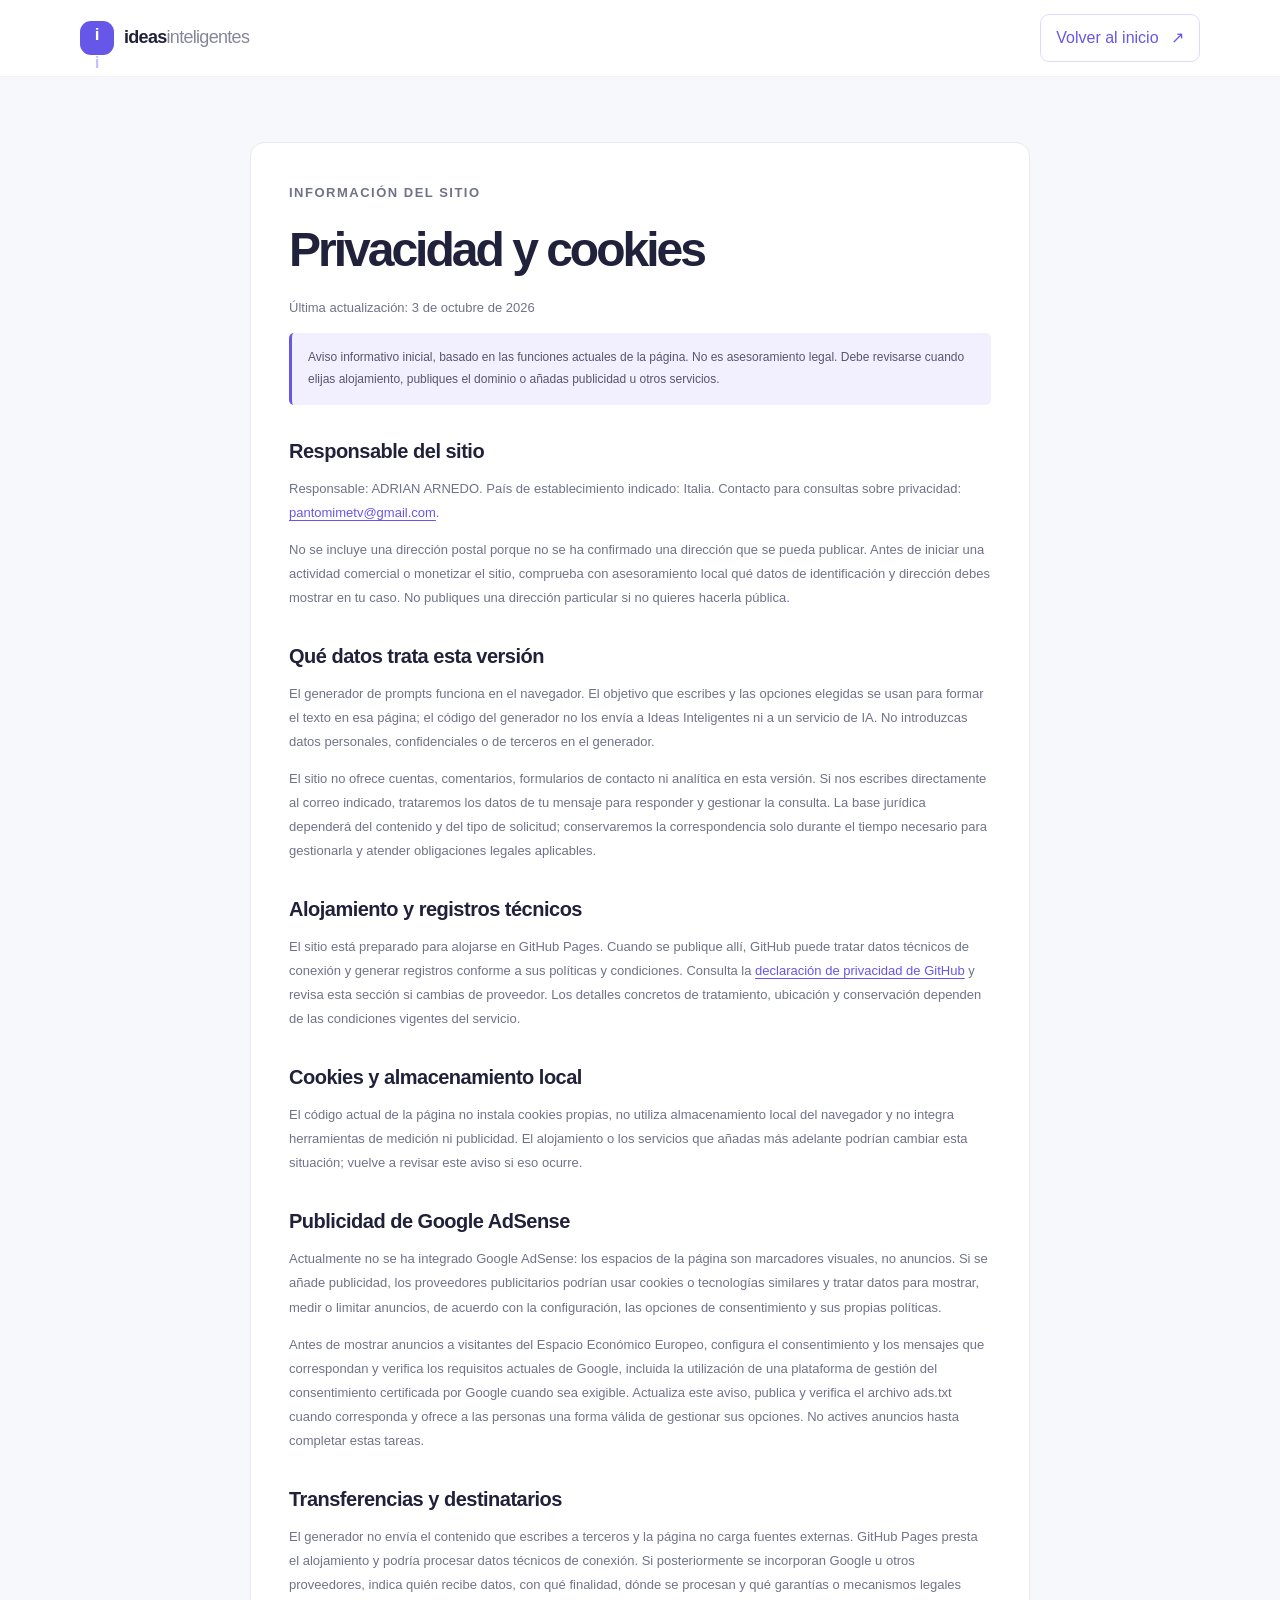
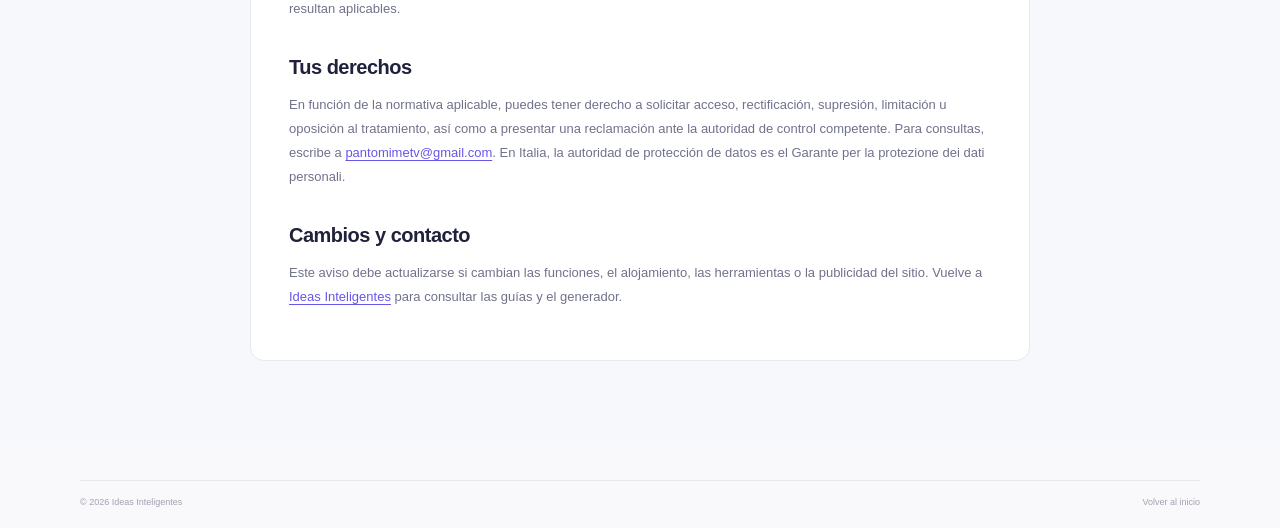
==== privacy.html @ f8ae7b23 "Publicar sitio inicial de Ideas Inteligentes" ====
<!doctype html>
<html lang="es">
  <head>
    <meta charset="utf-8">
    <meta name="viewport" content="width=device-width, initial-scale=1">
    <meta name="description" content="Información de privacidad y tratamiento de datos de Ideas Inteligentes.">
    <title>Privacidad — Ideas Inteligentes</title>
    <link rel="stylesheet" href="styles.css">
    <style>
      .policy-page { min-height: 70vh; padding: 65px 0 80px; background: var(--soft); }
      .policy-content { max-width: 780px; padding: 38px; background: #fff; border: 1px solid var(--line); border-radius: 14px; }
      .policy-content h1 { margin: 10px 0 20px; font-size: clamp(34px, 5vw, 48px); }
      .policy-content h2 { margin: 30px 0 9px; font-size: 20px; letter-spacing: -.5px; }
      .policy-content p, .policy-content li { color: var(--muted); font-size: 13px; line-height: 1.85; }
      .policy-content a { color: var(--purple); text-decoration: underline; text-underline-offset: 3px; }
      .policy-alert { padding: 14px 16px; color: #58546f; background: #f2f0ff; border-left: 3px solid var(--purple); border-radius: 5px; font-size: 12px; line-height: 1.8; }
      @media (max-width: 680px) { .policy-page { padding: 35px 0 55px; } .policy-content { padding: 23px 19px; } }
    </style>
  </head>
  <body>
    <a class="skip-link" href="#contenido">Saltar al contenido</a>
    <header class="site-header">
      <div class="container header-inner">
        <a class="brand" href="index.html" aria-label="Ideas Inteligentes, inicio">
          <span class="brand-mark" aria-hidden="true">i<span>i</span></span>
          <span>ideas<span class="brand-light">inteligentes</span></span>
        </a>
        <a class="nav-cta" href="index.html">Volver al inicio <span aria-hidden="true">↗</span></a>
      </div>
    </header>
    <main class="policy-page" id="contenido">
      <article class="container policy-content">
        <p class="eyebrow">INFORMACIÓN DEL SITIO</p>
        <h1>Privacidad y cookies</h1>
        <p>Última actualización: 3 de octubre de 2026</p>
        <div class="policy-alert">
          Aviso informativo inicial, basado en las funciones actuales de la página. No es asesoramiento legal. Debe revisarse cuando elijas alojamiento, publiques el dominio o añadas publicidad u otros servicios.
        </div>

        <h2>Responsable del sitio</h2>
        <p>Responsable: ADRIAN ARNEDO. País de establecimiento indicado: Italia. Contacto para consultas sobre privacidad: <a href="mailto:pantomimetv@gmail.com">pantomimetv@gmail.com</a>.</p>
        <p>No se incluye una dirección postal porque no se ha confirmado una dirección que se pueda publicar. Antes de iniciar una actividad comercial o monetizar el sitio, comprueba con asesoramiento local qué datos de identificación y dirección debes mostrar en tu caso. No publiques una dirección particular si no quieres hacerla pública.</p>

        <h2>Qué datos trata esta versión</h2>
        <p>El generador de prompts funciona en el navegador. El objetivo que escribes y las opciones elegidas se usan para formar el texto en esa página; el código del generador no los envía a Ideas Inteligentes ni a un servicio de IA. No introduzcas datos personales, confidenciales o de terceros en el generador.</p>
        <p>El sitio no ofrece cuentas, comentarios, formularios de contacto ni analítica en esta versión. Si nos escribes directamente al correo indicado, trataremos los datos de tu mensaje para responder y gestionar la consulta. La base jurídica dependerá del contenido y del tipo de solicitud; conservaremos la correspondencia solo durante el tiempo necesario para gestionarla y atender obligaciones legales aplicables.</p>

        <h2>Alojamiento y registros técnicos</h2>
        <p>El sitio está preparado para alojarse en GitHub Pages. Cuando se publique allí, GitHub puede tratar datos técnicos de conexión y generar registros conforme a sus políticas y condiciones. Consulta la <a href="https://docs.github.com/en/site-policy/privacy-policies/github-privacy-statement">declaración de privacidad de GitHub</a> y revisa esta sección si cambias de proveedor. Los detalles concretos de tratamiento, ubicación y conservación dependen de las condiciones vigentes del servicio.</p>

        <h2>Cookies y almacenamiento local</h2>
        <p>El código actual de la página no instala cookies propias, no utiliza almacenamiento local del navegador y no integra herramientas de medición ni publicidad. El alojamiento o los servicios que añadas más adelante podrían cambiar esta situación; vuelve a revisar este aviso si eso ocurre.</p>

        <h2>Publicidad de Google AdSense</h2>
        <p>Actualmente no se ha integrado Google AdSense: los espacios de la página son marcadores visuales, no anuncios. Si se añade publicidad, los proveedores publicitarios podrían usar cookies o tecnologías similares y tratar datos para mostrar, medir o limitar anuncios, de acuerdo con la configuración, las opciones de consentimiento y sus propias políticas.</p>
        <p>Antes de mostrar anuncios a visitantes del Espacio Económico Europeo, configura el consentimiento y los mensajes que correspondan y verifica los requisitos actuales de Google, incluida la utilización de una plataforma de gestión del consentimiento certificada por Google cuando sea exigible. Actualiza este aviso, publica y verifica el archivo ads.txt cuando corresponda y ofrece a las personas una forma válida de gestionar sus opciones. No actives anuncios hasta completar estas tareas.</p>

        <h2>Transferencias y destinatarios</h2>
        <p>El generador no envía el contenido que escribes a terceros y la página no carga fuentes externas. GitHub Pages presta el alojamiento y podría procesar datos técnicos de conexión. Si posteriormente se incorporan Google u otros proveedores, indica quién recibe datos, con qué finalidad, dónde se procesan y qué garantías o mecanismos legales resultan aplicables.</p>

        <h2>Tus derechos</h2>
        <p>En función de la normativa aplicable, puedes tener derecho a solicitar acceso, rectificación, supresión, limitación u oposición al tratamiento, así como a presentar una reclamación ante la autoridad de control competente. Para consultas, escribe a <a href="mailto:pantomimetv@gmail.com">pantomimetv@gmail.com</a>. En Italia, la autoridad de protección de datos es el Garante per la protezione dei dati personali.</p>

        <h2>Cambios y contacto</h2>
        <p>Este aviso debe actualizarse si cambian las funciones, el alojamiento, las herramientas o la publicidad del sitio. Vuelve a <a href="index.html">Ideas Inteligentes</a> para consultar las guías y el generador.</p>
      </article>
    </main>
    <footer class="site-footer">
      <div class="container footer-bottom">
        <span>© <span id="current-year"></span> Ideas Inteligentes</span>
        <a href="index.html">Volver al inicio</a>
      </div>
    </footer>
    <script src="script.js"></script>
  </body>
</html>
---- styles.css ----
:root {
  color-scheme: light;
  --ink: #20213a;
  --muted: #70728a;
  --purple: #6657e8;
  --purple-dark: #5041cf;
  --lavender: #eeecff;
  --line: #e9e9f0;
  --paper: #ffffff;
  --soft: #f7f8fc;
  --font-body: "Segoe UI", Arial, sans-serif;
  --font-heading: "Segoe UI", Arial, sans-serif;
}

* { box-sizing: border-box; }
html { scroll-behavior: smooth; scroll-padding-top: 84px; }
body { margin: 0; color: var(--ink); background: var(--paper); font-family: var(--font-body); font-size: 16px; line-height: 1.65; }
a { color: inherit; text-decoration: none; }
button, textarea, select { font: inherit; }
button, a, summary { -webkit-tap-highlight-color: transparent; }
.container { width: min(1120px, calc(100% - 48px)); margin-inline: auto; }
.sr-only { position: absolute; width: 1px; height: 1px; padding: 0; margin: -1px; overflow: hidden; clip: rect(0, 0, 0, 0); white-space: nowrap; border: 0; }
.skip-link { position: fixed; z-index: 20; top: 12px; left: 12px; padding: 10px 15px; transform: translateY(-150%); color: #fff; background: var(--ink); border-radius: 8px; }
.skip-link:focus { transform: translateY(0); }

.site-header { position: sticky; z-index: 10; top: 0; background: rgb(255 255 255 / 94%); border-bottom: 1px solid rgb(32 33 58 / 6%); backdrop-filter: blur(14px); }
.header-inner { display: flex; height: 76px; align-items: center; justify-content: space-between; }
.brand { display: inline-flex; align-items: center; gap: 10px; font-family: var(--font-heading); font-size: 18px; font-weight: 800; letter-spacing: -.7px; }
.brand-mark { display: grid; width: 34px; height: 34px; place-items: center; color: #fff; background: var(--purple); border-radius: 11px; font-size: 17px; letter-spacing: -4px; padding-right: 4px; }
.brand-mark span { color: #c5c0ff; }
.brand-light { color: #85869a; font-weight: 500; }
.main-nav { display: flex; align-items: center; gap: 34px; color: #5e6076; font-size: 13px; font-weight: 600; }
.main-nav a:not(.nav-cta):hover, .footer-links a:hover { color: var(--purple); }
.nav-cta { padding: 10px 15px; color: var(--purple); border: 1px solid #dddaff; border-radius: 9px; }
.nav-cta span { padding-left: 8px; }
.menu-toggle { display: none; }

.hero { overflow: hidden; background: radial-gradient(ellipse at 79% 35%, #f0efff 0, rgb(247 248 252 / 0%) 40%), var(--soft); }
.hero-grid { display: grid; min-height: 550px; grid-template-columns: 1.02fr .98fr; align-items: center; gap: 42px; padding-top: 48px; padding-bottom: 30px; }
.eyebrow { margin: 0 0 18px; color: var(--purple); font-size: 10px; font-weight: 700; letter-spacing: 1.5px; }
.eyebrow-dot { display: inline-block; width: 7px; height: 7px; margin-right: 7px; background: #8c81ff; border-radius: 50%; vertical-align: 1px; }
h1, h2, h3, h4, p { margin-top: 0; }
h1, h2, h3 { font-family: var(--font-heading); }
h1 { max-width: 590px; margin-bottom: 19px; font-size: clamp(41px, 5.1vw, 62px); font-weight: 800; line-height: 1.11; letter-spacing: -3px; }
h1 span, h2 span { color: var(--purple); }
.hero-description { max-width: 510px; margin-bottom: 25px; color: var(--muted); font-size: 16px; line-height: 1.8; }
.hero-actions { display: flex; align-items: center; gap: 25px; }
.button { display: inline-flex; min-height: 48px; align-items: center; justify-content: center; gap: 15px; padding: 0 20px; border: 0; border-radius: 9px; cursor: pointer; font-size: 13px; font-weight: 700; transition: transform .2s, background .2s, box-shadow .2s; }
.button:hover { transform: translateY(-2px); }
.button-primary { color: #fff; background: var(--purple); box-shadow: 0 8px 18px rgb(102 87 232 / 18%); }
.button-primary:hover { background: var(--purple-dark); box-shadow: 0 10px 24px rgb(102 87 232 / 25%); }
.text-link { color: #55566d; font-size: 13px; font-weight: 700; }
.text-link span { margin-left: 8px; color: var(--purple); }
.hero-note { display: flex; align-items: center; gap: 10px; margin-top: 35px; color: #77798f; font-size: 11px; }
.note-icon { display: grid; width: 25px; height: 25px; place-items: center; color: var(--purple); background: #eceaff; border-radius: 50%; font-size: 13px; }
.hero-art { position: relative; display: grid; min-height: 405px; place-items: center; }
.orbit { position: absolute; border: 1px solid #dfddfa; border-radius: 50%; }
.orbit-one { width: 390px; height: 390px; }
.orbit-two { width: 310px; height: 310px; border-style: dashed; border-color: #dedcf4; }
.chat-card { position: relative; z-index: 1; width: min(370px, 84%); padding: 19px; background: #fff; border: 1px solid #efeff6; border-radius: 17px; box-shadow: 0 25px 70px rgb(53 50 108 / 12%); transform: rotate(-2deg); }
.chat-top { display: flex; align-items: center; gap: 10px; padding-bottom: 15px; border-bottom: 1px solid #f0eff6; }
.chat-avatar { display: grid; width: 34px; height: 34px; place-items: center; color: #fff; background: var(--purple); border-radius: 11px; font-family: var(--font-heading); font-weight: 800; }
.chat-top strong, .chat-top small { display: block; }
.chat-top strong { font-size: 11px; }
.chat-top small { color: #9999a8; font-size: 9px; }
.status-dot { width: 7px; height: 7px; margin-left: auto; background: #71c9a2; border-radius: 50%; }
.chat-message { max-width: 88%; margin: 18px 0 11px auto; padding: 11px 13px; color: #4d4d68; background: #f2f0ff; border-radius: 11px 11px 2px 11px; font-size: 11px; line-height: 1.6; }
.chat-reply { display: flex; gap: 9px; padding: 11px 12px; background: #fafafd; border-radius: 2px 11px 11px; }
.reply-icon { color: var(--purple); font-size: 15px; }
.chat-reply p { margin: 0; color: #67687d; font-size: 10px; line-height: 1.65; }
.chat-prompt { margin-top: 14px; color: #aaaaba; font-size: 9px; }
.chat-prompt span { float: right; color: #ffb854; }
.spark { position: absolute; z-index: 2; color: #ffb85c; }
.spark-one { top: 63px; right: 80px; font-size: 25px; }
.spark-two { bottom: 79px; left: 55px; color: #a59cff; font-size: 22px; }
.float-tag { position: absolute; z-index: 2; padding: 9px 13px; color: #55566d; background: #fff; border: 1px solid #f0eff6; border-radius: 9px; box-shadow: 0 9px 22px rgb(50 49 95 / 8%); font-size: 10px; font-weight: 600; }
.float-tag span { margin-right: 5px; color: var(--purple); }
.tag-top { top: 50px; left: 6px; transform: rotate(-5deg); }
.tag-bottom { right: 7px; bottom: 45px; transform: rotate(4deg); }
.hero-bottom { display: flex; align-items: center; gap: 26px; padding-top: 17px; padding-bottom: 20px; border-top: 1px solid #e8e8f0; color: #9293a4; font-size: 9px; font-weight: 700; letter-spacing: .8px; }
.topic-list { display: flex; align-items: center; gap: 13px; color: #73758a; font-size: 10px; font-weight: 500; letter-spacing: 0; }
.topic-list i { width: 3px; height: 3px; background: #b6b5c7; border-radius: 50%; }

.ad-section { padding: 25px 0; background: #fff; }
.ad-placeholder { display: flex; min-height: 76px; align-items: center; justify-content: center; gap: 12px; padding: 15px; color: #a1a2b0; background: #fbfbfd; border: 1px dashed #e2e2eb; border-radius: 7px; font-size: 10px; }
.ad-label { align-self: flex-start; color: #b5b5c2; font-size: 8px; letter-spacing: 1px; }
.section { padding: 94px 0; }
.section-heading { display: flex; align-items: end; justify-content: space-between; gap: 30px; margin-bottom: 38px; }
.section-heading h2, .article-heading h2, .faq-layout h2 { margin: 0; font-size: clamp(34px, 4vw, 44px); line-height: 1.2; letter-spacing: -1.8px; }
.section-heading .eyebrow, .article-heading .eyebrow, .faq-layout .eyebrow { margin-bottom: 12px; }
.section-intro { max-width: 340px; margin: 0 0 3px; color: var(--muted); font-size: 13px; line-height: 1.8; }
.guide-grid { display: grid; grid-template-columns: repeat(3, 1fr); gap: 22px; }
.guide-card { overflow: hidden; border: 1px solid #edecf3; border-radius: 13px; transition: transform .2s, box-shadow .2s; }
.guide-card:hover { transform: translateY(-5px); box-shadow: 0 18px 36px rgb(35 35 70 / 8%); }
.card-visual { position: relative; display: grid; height: 185px; place-items: center; overflow: hidden; }
.visual-purple { background: #efedff; }
.visual-green { background: #e9f6ef; }
.visual-orange { background: #fff2e5; }
.visual-label { position: absolute; top: 15px; left: 17px; color: #8783ad; font-size: 8px; font-weight: 700; letter-spacing: 1px; }
.visual-number { position: absolute; right: 16px; bottom: 7px; color: rgb(82 75 156 / 13%); font-family: var(--font-heading); font-size: 40px; font-weight: 800; }
.prompt-visual { position: relative; display: flex; width: 170px; flex-direction: column; gap: 10px; padding: 19px; background: #fff; border: 1px solid #e6e3fd; border-radius: 11px; box-shadow: 0 12px 25px rgb(79 70 150 / 9%); transform: rotate(-5deg); }
.prompt-line { width: 100%; height: 6px; background: #e9e7f8; border-radius: 5px; }
.prompt-line.line-short { width: 58%; background: #c7c1ff; }
.prompt-line.line-mid { width: 77%; }
.prompt-spark { position: absolute; right: 13px; bottom: 12px; color: var(--purple); }
.visual-calendar { display: grid; width: 135px; grid-template-columns: 9px 1fr; align-items: center; gap: 10px 9px; padding: 17px; background: #fff; border-radius: 12px; box-shadow: 0 12px 25px rgb(45 115 74 / 9%); transform: rotate(4deg); }
.calendar-dot { width: 7px; height: 7px; background: #7db99a; border-radius: 50%; }
.calendar-line { width: 72px; height: 5px; background: #e0efe6; border-radius: 5px; }
.calendar-line-short { width: 50px; }
.calendar-spark { position: absolute; right: 12px; top: 10px; color: #e7af4c; }
.visual-orb { position: relative; display: grid; width: 112px; height: 112px; place-items: center; color: #fff; background: linear-gradient(140deg, #ffc788, #fa9f5e); border: 9px solid rgb(255 255 255 / 58%); border-radius: 50%; box-shadow: 0 12px 27px rgb(224 137 69 / 20%); }
.visual-orb span { font-family: var(--font-heading); font-size: 29px; font-weight: 800; letter-spacing: -2px; }
.visual-orb i { position: absolute; top: 0; right: -20px; color: #e5994e; font-size: 23px; font-style: normal; }
.card-content { padding: 20px 20px 21px; }
.card-category, .article-kicker { color: #9797a8; font-size: 8px; font-weight: 700; letter-spacing: .8px; }
.card-content h3 { min-height: 54px; margin: 10px 0 7px; font-size: 17px; line-height: 1.5; letter-spacing: -.35px; }
.card-content p { min-height: 62px; margin-bottom: 15px; color: var(--muted); font-size: 11px; line-height: 1.8; }
.card-link { color: var(--purple); font-size: 11px; font-weight: 700; }
.card-link span { padding-left: 5px; }

.prompt-section { color: #fff; background: #272642; }
.prompt-layout { display: grid; grid-template-columns: .86fr 1.14fr; align-items: center; gap: 75px; }
.eyebrow-light { color: #a49cff; }
.prompt-copy h2, .start-inner h2 { margin-bottom: 17px; font-size: clamp(36px, 4.2vw, 48px); line-height: 1.2; letter-spacing: -2px; }
.prompt-copy h2 span, .start-inner h2 span { color: #a79eff; }
.prompt-copy > p:not(.eyebrow) { max-width: 410px; margin-bottom: 23px; color: #c4c3d4; font-size: 13px; line-height: 1.9; }
.prompt-benefit { margin-top: 9px; color: #d8d7e4; font-size: 11px; }
.prompt-benefit span { margin-right: 8px; color: #9d95ff; }
.prompt-tool { padding: 27px; color: var(--ink); background: #fff; border-radius: 14px; box-shadow: 0 20px 55px rgb(0 0 0 / 20%); }
.tool-heading { display: flex; align-items: center; gap: 12px; margin-bottom: 22px; }
.tool-icon { display: grid; width: 37px; height: 37px; place-items: center; color: var(--purple); background: #efedff; border-radius: 11px; font-size: 17px; }
.tool-heading strong, .tool-heading small { display: block; }
.tool-heading strong { font-family: var(--font-heading); font-size: 14px; }
.tool-heading small { color: #9a9aaa; font-size: 10px; }
.prompt-tool label { display: block; margin-bottom: 7px; color: #55566d; font-size: 10px; font-weight: 700; }
.prompt-tool textarea, .prompt-tool select { width: 100%; color: #46475e; background: #fbfbfd; border: 1px solid #e8e8f0; border-radius: 7px; outline: none; font-size: 11px; }
.prompt-tool textarea { min-height: 80px; resize: vertical; padding: 11px; }
.prompt-tool textarea::placeholder { color: #b1b1bf; }
.prompt-tool textarea:focus, .prompt-tool select:focus { border-color: #9890f3; box-shadow: 0 0 0 3px rgb(102 87 232 / 10%); }
.field-row { display: grid; grid-template-columns: 1fr 1fr; gap: 13px; margin: 14px 0 18px; }
.prompt-tool select { height: 39px; padding: 0 10px; }
.generate-button { width: 100%; min-height: 44px; font-size: 11px; }
.result-box { margin-top: 15px; padding: 14px; background: #f7f6ff; border: 1px solid #e9e6ff; border-radius: 8px; }
.result-heading { display: flex; align-items: center; justify-content: space-between; gap: 10px; color: #48465e; font-size: 11px; }
.copy-button { padding: 6px 9px; color: var(--purple); background: #fff; border: 1px solid #dfdcff; border-radius: 6px; cursor: pointer; font-size: 10px; font-weight: 700; }
.result-box p { margin: 10px 0 0; color: #65647a; font-size: 11px; line-height: 1.8; white-space: pre-wrap; }
.copy-feedback { display: block; min-height: 16px; margin-top: 4px; color: #37785b; font-size: 10px; }
.tool-disclaimer { margin: 12px 0 0; color: #9999a9; font-size: 9px; line-height: 1.6; }

.article-section { background: var(--soft); }
.article-wrap { max-width: 870px; }
.article-heading { margin-bottom: 44px; text-align: center; }
.article-heading h2 { margin-bottom: 9px; }
.article-heading > p:last-child { margin: 0; color: var(--muted); font-size: 12px; }
.guide-article { display: grid; grid-template-columns: 56px 1fr; gap: 25px; padding: 30px 0; border-top: 1px solid #e6e7ee; scroll-margin-top: 100px; }
.article-number { display: grid; width: 42px; height: 42px; place-items: center; color: var(--purple); background: #eeecff; border-radius: 12px; font-family: var(--font-heading); font-size: 13px; font-weight: 800; }
.guide-article .article-kicker { display: block; margin-bottom: 6px; }
.guide-article h3 { margin: 0 0 12px; font-size: 23px; letter-spacing: -.7px; }
.guide-article h4 { margin: 22px 0 6px; font-family: var(--font-heading); font-size: 15px; }
.guide-article p, .guide-article li { color: #6e7085; font-size: 12px; line-height: 1.9; }
.guide-article p { margin-bottom: 12px; }
.guide-article ul, .guide-article ol { padding-left: 19px; margin: 10px 0 14px; }
.guide-article li { padding-left: 3px; margin-bottom: 5px; }
.guide-article strong { color: #45465c; }
.article-cta { display: inline-flex; gap: 8px; align-items: center; margin-top: 4px; color: var(--purple); font-size: 11px; font-weight: 700; }

.faq-section { padding: 85px 0; }
.faq-layout { display: grid; grid-template-columns: .85fr 1.15fr; gap: 80px; }
.faq-layout h2 { font-size: 36px; }
.faq-list details { padding: 18px 0; border-bottom: 1px solid var(--line); }
.faq-list details:first-child { padding-top: 0; }
.faq-list summary { display: flex; align-items: center; justify-content: space-between; gap: 15px; cursor: pointer; list-style: none; font-family: var(--font-heading); font-size: 13px; font-weight: 700; }
.faq-list summary::-webkit-details-marker { display: none; }
.faq-list summary span { color: var(--purple); font-size: 19px; font-weight: 400; transition: transform .2s; }
.faq-list details[open] summary span { transform: rotate(45deg); }
.faq-list details p { max-width: 550px; margin: 11px 30px 0 0; color: var(--muted); font-size: 11px; line-height: 1.8; }

.start-section { overflow: hidden; padding: 67px 0 74px; color: #fff; background: linear-gradient(120deg, #5c4ed9, #786aec); text-align: center; }
.start-inner { position: relative; }
.start-inner .eyebrow { margin-bottom: 12px; }
.start-inner h2 { margin-bottom: 22px; font-size: clamp(32px, 4vw, 43px); }
.start-inner h2 span { color: #d0ccff; }
.button-white { color: #5546d0; background: #fff; box-shadow: 0 9px 20px rgb(40 31 117 / 16%); }
.button-white:hover { background: #f6f5ff; }
.start-star { position: absolute; top: -24px; right: 10%; color: rgb(255 255 255 / 20%); font-size: 69px; }

.site-footer { padding: 39px 0 18px; background: #f9f9fc; }
.footer-main { display: flex; align-items: center; justify-content: space-between; gap: 30px; padding-bottom: 28px; }
.footer-brand { font-size: 16px; }
.footer-brand .brand-mark { width: 30px; height: 30px; font-size: 15px; }
.footer-main > div:first-child p { margin: 9px 0 0; color: #85869a; font-size: 10px; }
.footer-links { display: flex; flex-wrap: wrap; gap: 23px; color: #737489; font-size: 10px; }
.footer-bottom { display: flex; justify-content: space-between; gap: 20px; padding-top: 14px; color: #a0a1af; border-top: 1px solid #e8e8ef; font-size: 9px; }

@media (max-width: 850px) {
  .main-nav { gap: 19px; }
  .hero-grid { gap: 20px; }
  .hero-art { transform: scale(.88); }
  .prompt-layout { gap: 36px; }
  .faq-layout { gap: 45px; }
}
@media (max-width: 680px) {
  .container { width: min(100% - 36px, 480px); }
  .header-inner { height: 66px; }
  .menu-toggle { display: flex; width: 40px; height: 40px; flex-direction: column; align-items: center; justify-content: center; gap: 5px; background: #f3f2ff; border: 0; border-radius: 9px; cursor: pointer; }
  .menu-toggle span:not(.sr-only) { display: block; width: 17px; height: 2px; background: var(--purple); border-radius: 2px; }
  .main-nav { position: absolute; top: 65px; right: 0; left: 0; display: none; align-items: stretch; gap: 0; padding: 9px 18px 17px; background: #fff; border-bottom: 1px solid var(--line); box-shadow: 0 14px 18px rgb(30 30 60 / 5%); }
  .main-nav.is-open { display: flex; flex-direction: column; }
  .main-nav a { padding: 11px 3px; }
  .main-nav .nav-cta { margin-top: 7px; padding-left: 12px; }
  .hero-grid { min-height: auto; grid-template-columns: 1fr; gap: 0; padding-top: 56px; }
  .hero-copy { text-align: center; }
  .hero-copy .eyebrow { font-size: 8px; }
  h1 { font-size: clamp(41px, 11vw, 54px); letter-spacing: -2.5px; }
  .hero-description { margin-right: auto; margin-left: auto; font-size: 14px; }
  .hero-actions { justify-content: center; gap: 18px; }
  .hero-note { justify-content: center; margin-top: 23px; font-size: 9px; }
  .hero-art { min-height: 345px; margin-top: 3px; transform: scale(.82); }
  .orbit-one { width: 330px; height: 330px; }
  .orbit-two { width: 260px; height: 260px; }
  .tag-top { left: 0; }
  .tag-bottom { right: 0; }
  .hero-bottom { flex-direction: column; gap: 8px; padding-top: 15px; font-size: 8px; }
  .topic-list { font-size: 9px; }
  .ad-placeholder { gap: 6px; font-size: 8px; }
  .ad-label { font-size: 7px; }
  .section { padding: 66px 0; }
  .section-heading { display: block; margin-bottom: 26px; }
  .section-heading h2, .article-heading h2 { font-size: 35px; }
  .section-intro { margin-top: 14px; font-size: 12px; }
  .guide-grid { grid-template-columns: 1fr; gap: 15px; }
  .guide-card { display: grid; grid-template-columns: 38% 62%; }
  .card-visual { height: 100%; min-height: 190px; }
  .visual-label { top: 12px; left: 9px; font-size: 6px; }
  .prompt-visual { width: 110px; gap: 7px; padding: 13px; }
  .prompt-line { height: 5px; }
  .visual-calendar { width: 100px; gap: 8px 6px; padding: 14px 9px; }
  .calendar-line { width: 54px; }
  .calendar-line-short { width: 39px; }
  .visual-orb { width: 88px; height: 88px; }
  .visual-orb span { font-size: 23px; }
  .card-content { padding: 17px 13px; }
  .card-content h3 { min-height: 0; margin: 8px 0 6px; font-size: 14px; line-height: 1.4; }
  .card-content p { min-height: 0; margin-bottom: 10px; font-size: 10px; }
  .card-category { font-size: 7px; }
  .card-link { font-size: 9px; }
  .prompt-layout { grid-template-columns: 1fr; gap: 28px; }
  .prompt-copy { text-align: center; }
  .prompt-copy h2 { font-size: 38px; }
  .prompt-copy > p:not(.eyebrow) { margin-right: auto; margin-left: auto; font-size: 12px; }
  .prompt-benefit { text-align: left; }
  .prompt-tool { padding: 20px 17px; }
  .field-row { gap: 9px; }
  .prompt-tool select { font-size: 10px; }
  .guide-article { grid-template-columns: 37px 1fr; gap: 13px; padding: 24px 0; }
  .article-number { width: 34px; height: 34px; border-radius: 9px; font-size: 11px; }
  .guide-article h3 { font-size: 19px; }
  .guide-article p, .guide-article li { font-size: 11px; }
  .faq-section { padding: 65px 0; }
  .faq-layout { grid-template-columns: 1fr; gap: 28px; }
  .faq-layout h2 { font-size: 34px; }
  .faq-list summary { font-size: 12px; }
  .start-section { padding: 56px 0; }
  .start-inner h2 { font-size: 34px; }
  .start-star { right: 0; font-size: 52px; }
  .footer-main { align-items: flex-start; flex-direction: column; }
  .footer-links { gap: 12px 20px; }
  .footer-bottom { flex-direction: column; gap: 5px; }
}
@media (prefers-reduced-motion: reduce) {
  *, *::before, *::after { scroll-behavior: auto !important; animation-duration: .01ms !important; animation-iteration-count: 1 !important; transition-duration: .01ms !important; }
}
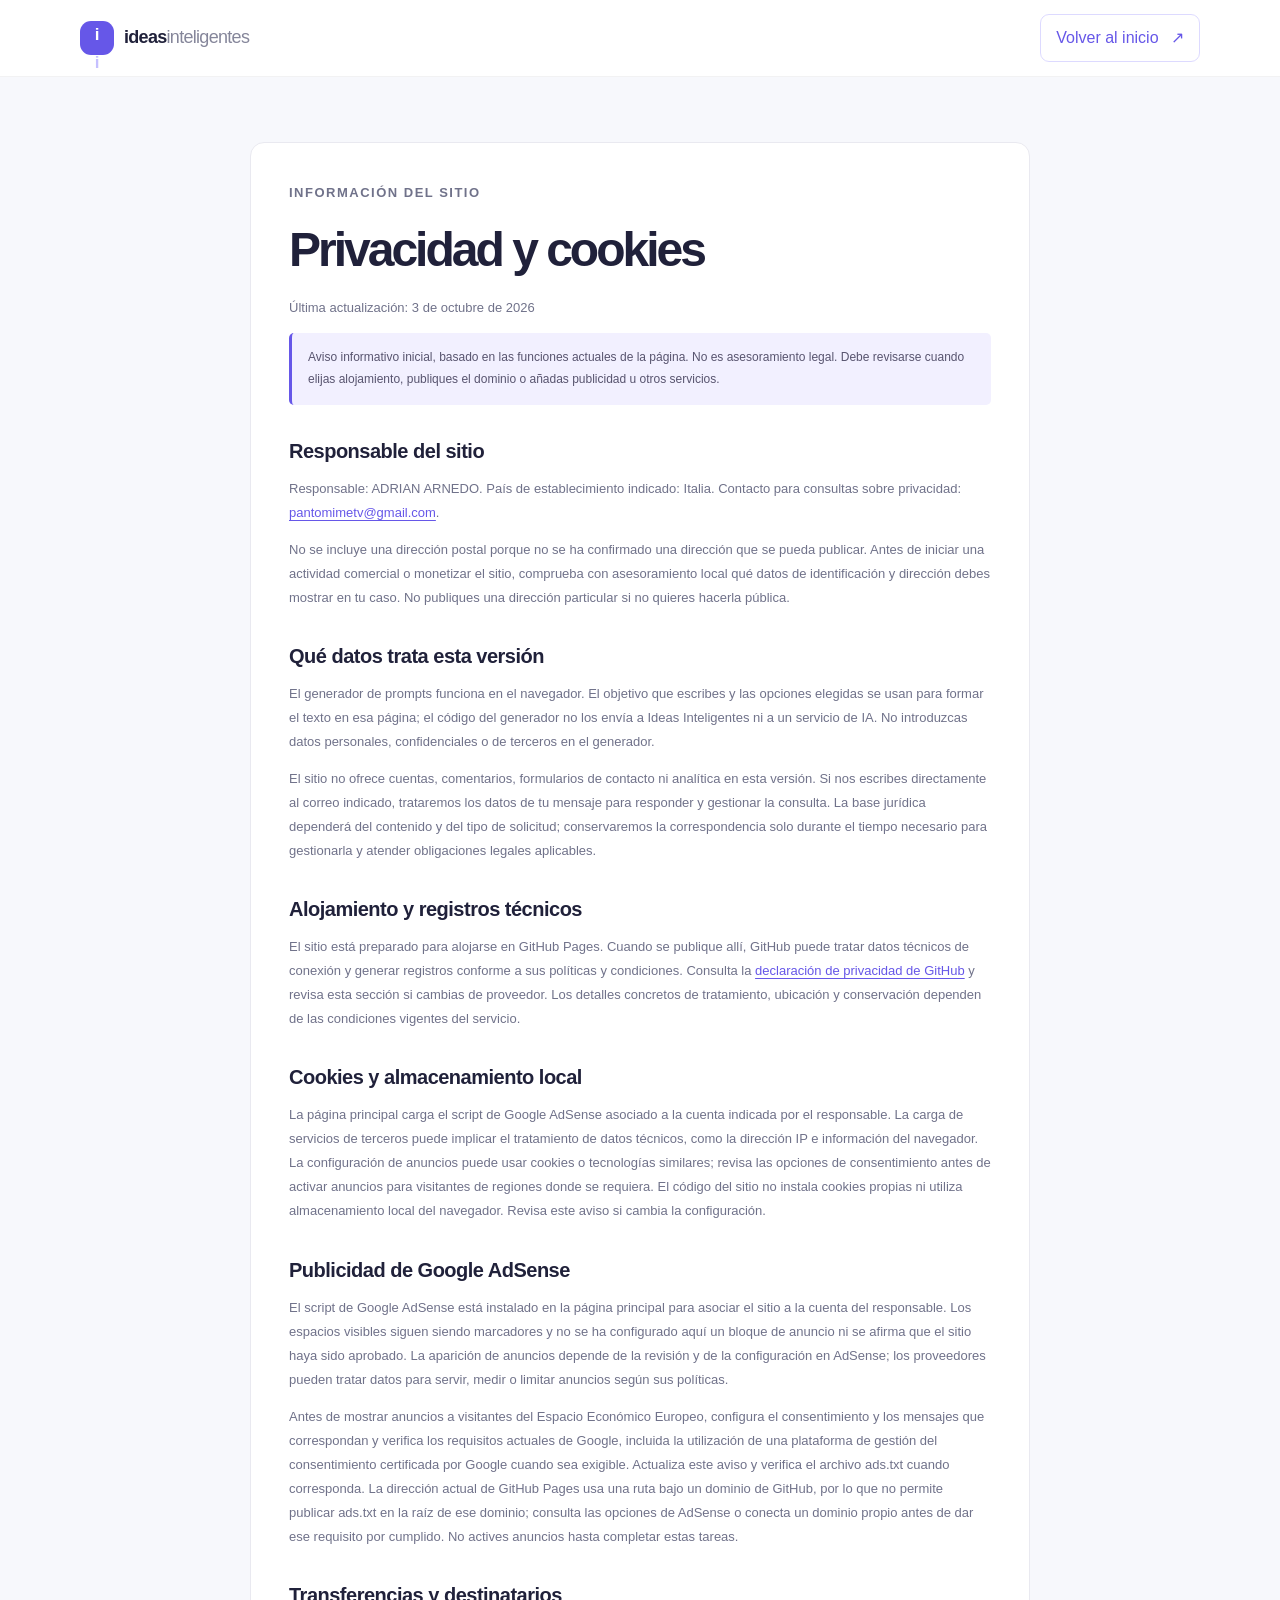
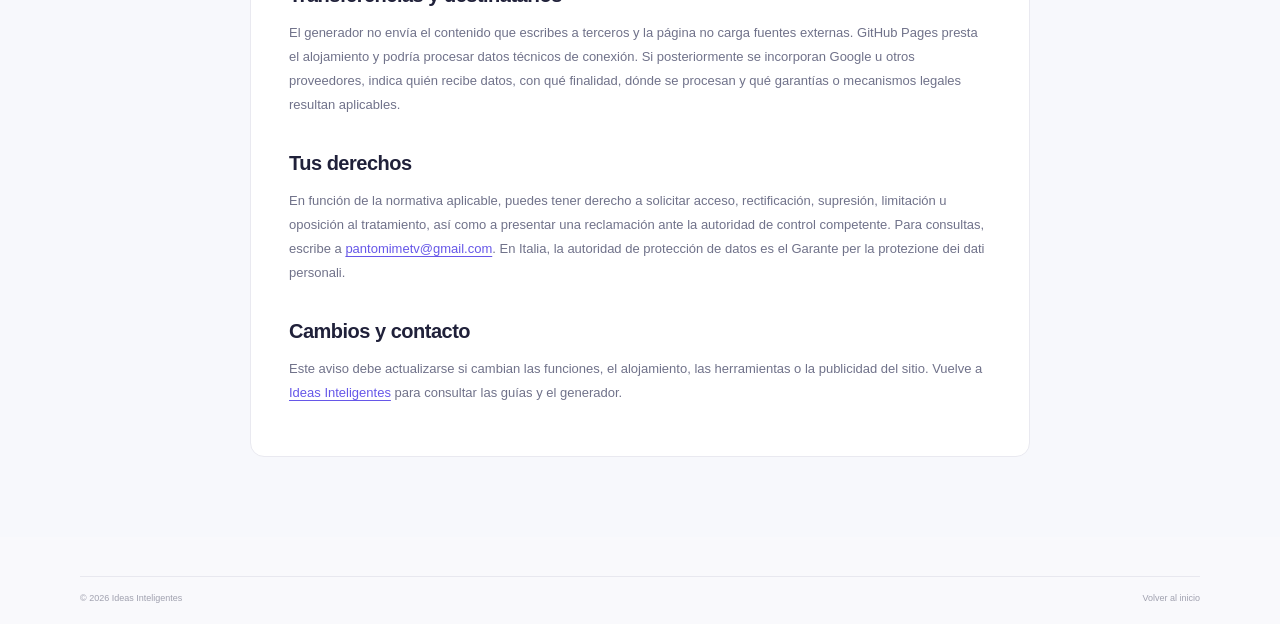
==== commit c34a068a: "Actualizar política de privacidad para AdSense" ====
--- a/privacy.html
+++ b/privacy.html
@@ -49,11 +49,11 @@
         <p>El sitio está preparado para alojarse en GitHub Pages. Cuando se publique allí, GitHub puede tratar datos técnicos de conexión y generar registros conforme a sus políticas y condiciones. Consulta la <a href="https://docs.github.com/en/site-policy/privacy-policies/github-privacy-statement">declaración de privacidad de GitHub</a> y revisa esta sección si cambias de proveedor. Los detalles concretos de tratamiento, ubicación y conservación dependen de las condiciones vigentes del servicio.</p>
 
         <h2>Cookies y almacenamiento local</h2>
-        <p>El código actual de la página no instala cookies propias, no utiliza almacenamiento local del navegador y no integra herramientas de medición ni publicidad. El alojamiento o los servicios que añadas más adelante podrían cambiar esta situación; vuelve a revisar este aviso si eso ocurre.</p>
+        <p>La página principal carga el script de Google AdSense asociado a la cuenta indicada por el responsable. La carga de servicios de terceros puede implicar el tratamiento de datos técnicos, como la dirección IP e información del navegador. La configuración de anuncios puede usar cookies o tecnologías similares; revisa las opciones de consentimiento antes de activar anuncios para visitantes de regiones donde se requiera. El código del sitio no instala cookies propias ni utiliza almacenamiento local del navegador. Revisa este aviso si cambia la configuración.</p>
 
         <h2>Publicidad de Google AdSense</h2>
-        <p>Actualmente no se ha integrado Google AdSense: los espacios de la página son marcadores visuales, no anuncios. Si se añade publicidad, los proveedores publicitarios podrían usar cookies o tecnologías similares y tratar datos para mostrar, medir o limitar anuncios, de acuerdo con la configuración, las opciones de consentimiento y sus propias políticas.</p>
-        <p>Antes de mostrar anuncios a visitantes del Espacio Económico Europeo, configura el consentimiento y los mensajes que correspondan y verifica los requisitos actuales de Google, incluida la utilización de una plataforma de gestión del consentimiento certificada por Google cuando sea exigible. Actualiza este aviso, publica y verifica el archivo ads.txt cuando corresponda y ofrece a las personas una forma válida de gestionar sus opciones. No actives anuncios hasta completar estas tareas.</p>
+        <p>El script de Google AdSense está instalado en la página principal para asociar el sitio a la cuenta del responsable. Los espacios visibles siguen siendo marcadores y no se ha configurado aquí un bloque de anuncio ni se afirma que el sitio haya sido aprobado. La aparición de anuncios depende de la revisión y de la configuración en AdSense; los proveedores pueden tratar datos para servir, medir o limitar anuncios según sus políticas.</p>
+        <p>Antes de mostrar anuncios a visitantes del Espacio Económico Europeo, configura el consentimiento y los mensajes que correspondan y verifica los requisitos actuales de Google, incluida la utilización de una plataforma de gestión del consentimiento certificada por Google cuando sea exigible. Actualiza este aviso y verifica el archivo ads.txt cuando corresponda. La dirección actual de GitHub Pages usa una ruta bajo un dominio de GitHub, por lo que no permite publicar ads.txt en la raíz de ese dominio; consulta las opciones de AdSense o conecta un dominio propio antes de dar ese requisito por cumplido. No actives anuncios hasta completar estas tareas.</p>
 
         <h2>Transferencias y destinatarios</h2>
         <p>El generador no envía el contenido que escribes a terceros y la página no carga fuentes externas. GitHub Pages presta el alojamiento y podría procesar datos técnicos de conexión. Si posteriormente se incorporan Google u otros proveedores, indica quién recibe datos, con qué finalidad, dónde se procesan y qué garantías o mecanismos legales resultan aplicables.</p>
